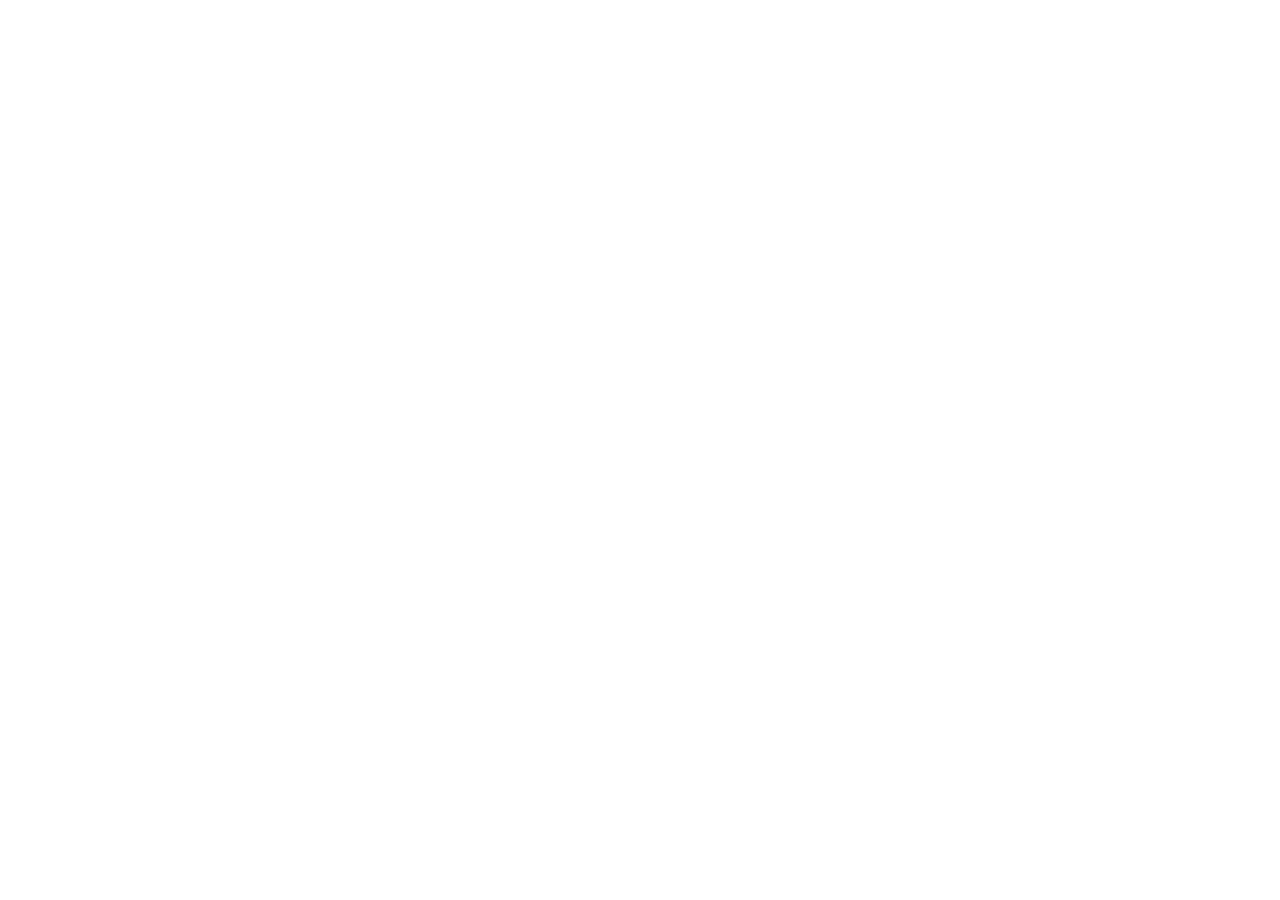
==== blog.html @ 62f56e99 "Add files via upload" ====
<!DOCTYPE html>
<html lang="ar" dir="rtl">
<head>
  <meta charset="UTF-8" />
  <meta name="viewport" content="width=device-width, initial-scale=1.0" />
  <title>MDM1 — المدونة والأخبار</title>
  <link rel="stylesheet" href="../css/global.css" />
  <link rel="stylesheet" href="../css/pages.css" />
</head>
<body>

  <!-- NAVBAR — يُحقن من global.js -->

  <!-- تحديثات + مقالات + أخبار المشروع -->

  <!-- FOOTER — يُحقن من global.js -->

  <script src="../js/global.js"></script>
  <script src="../js/pages.js"></script>
</body>
</html>
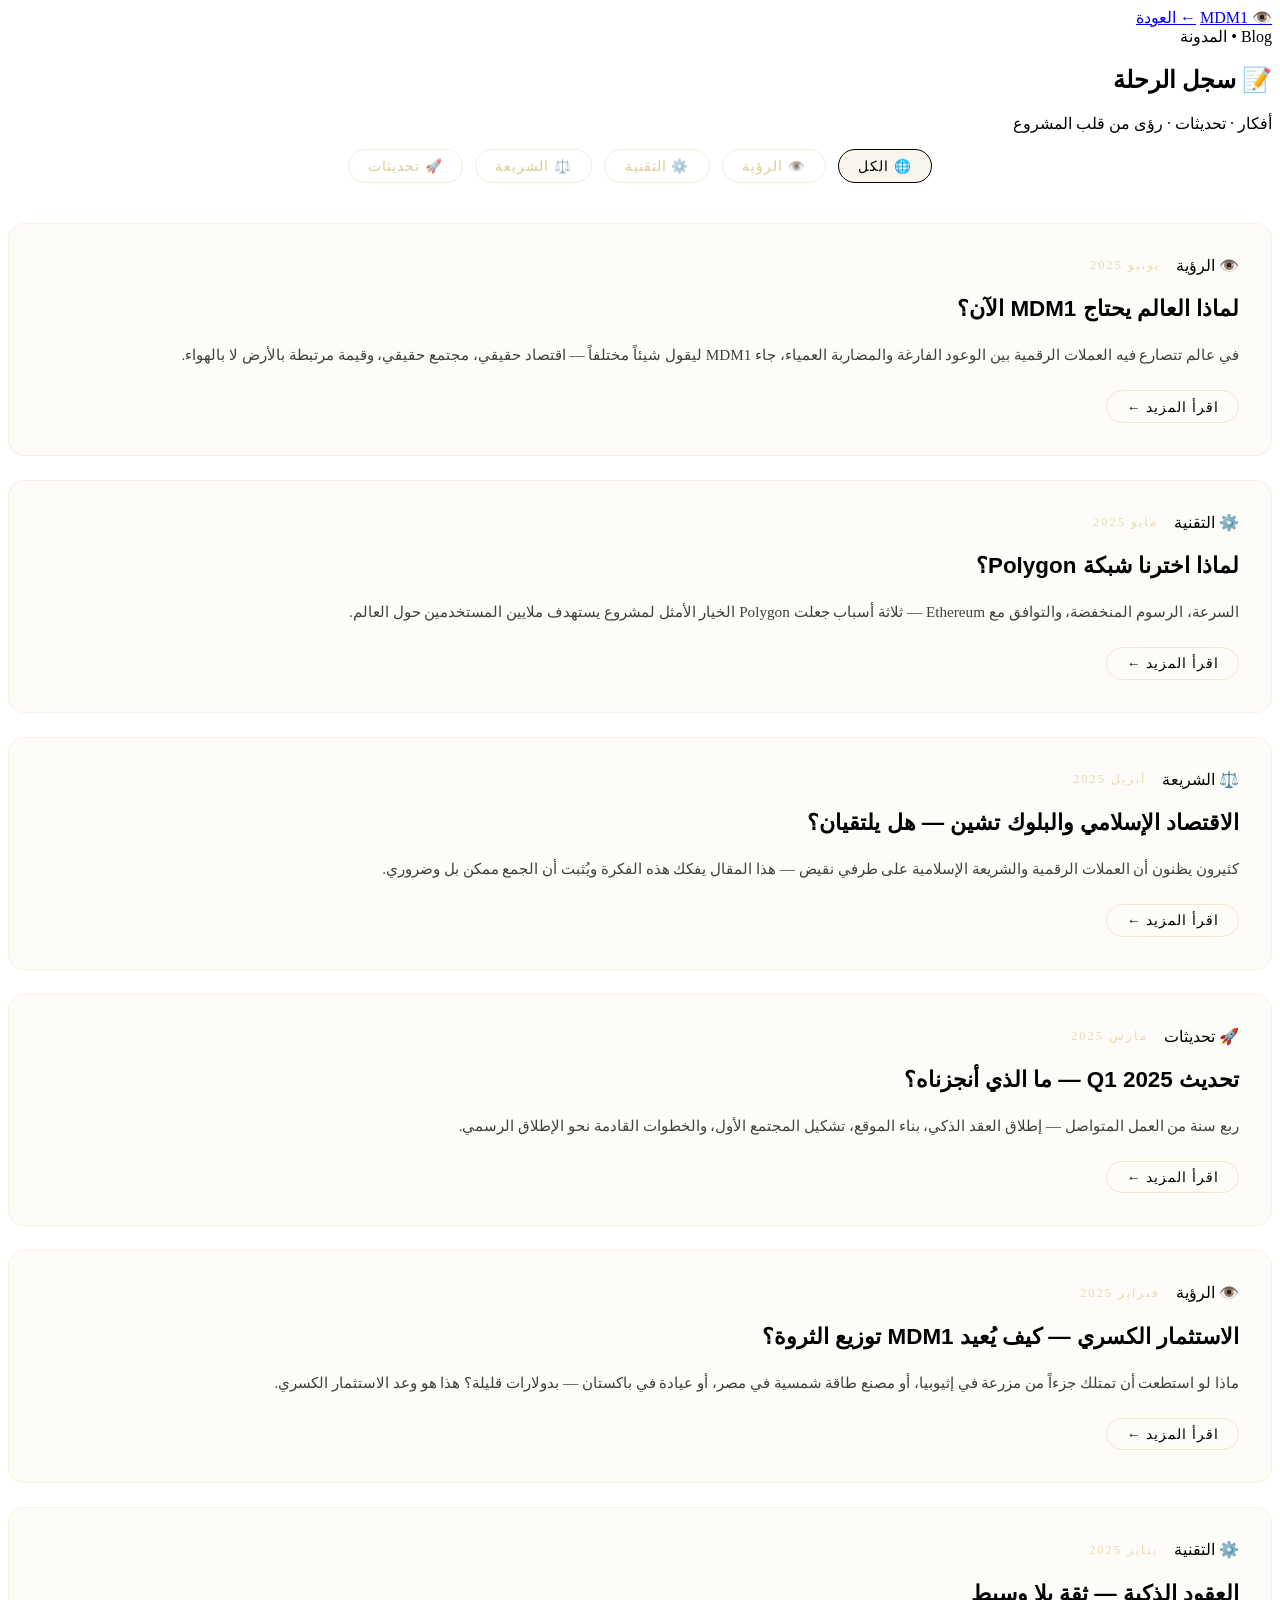
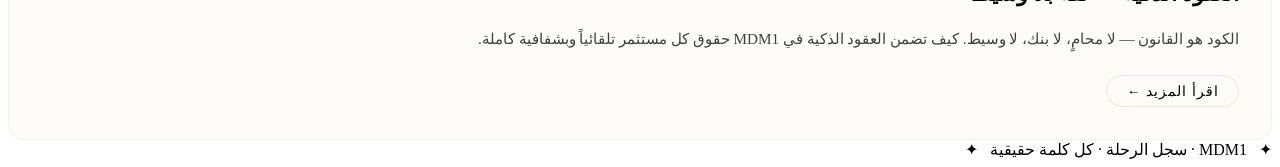
==== commit 249c01a8: "Refactor blog.html for improved structure and content" ====
--- a/blog.html
+++ b/blog.html
@@ -1,21 +1,462 @@
 <!DOCTYPE html>
 <html lang="ar" dir="rtl">
 <head>
-  <meta charset="UTF-8" />
-  <meta name="viewport" content="width=device-width, initial-scale=1.0" />
-  <title>MDM1 — المدونة والأخبار</title>
-  <link rel="stylesheet" href="../css/global.css" />
-  <link rel="stylesheet" href="../css/pages.css" />
+<meta charset="UTF-8">
+<meta name="viewport" content="width=device-width, initial-scale=1.0">
+<title>MDM1 — المدونة</title>
+<link rel="stylesheet" href="../css/global.css">
+<link rel="stylesheet" href="../css/pages.css">
 </head>
 <body>
 
-  <!-- NAVBAR — يُحقن من global.js -->
-
-  <!-- تحديثات + مقالات + أخبار المشروع -->
-
-  <!-- FOOTER — يُحقن من global.js -->
-
-  <script src="../js/global.js"></script>
-  <script src="../js/pages.js"></script>
+<div id="particles"></div>
+
+<audio id="bg-music" src="../audio/background.mp3" loop preload="none"></audio>
+<button id="music-btn" style="display:none">🔇</button>
+
+<!-- NAVBAR -->
+<nav class="navbar">
+  <a href="../index.html" class="nav-logo">👁️ MDM1</a>
+  <a href="../index.html" class="nav-back">← العودة</a>
+</nav>
+
+<!-- HERO -->
+<section class="page-hero">
+  <span class="page-label">Blog • المدونة</span>
+  <h1 class="page-title">📝 سجل الرحلة</h1>
+  <p class="page-sub">أفكار · تحديثات · رؤى من قلب المشروع</p>
+</section>
+
+<div class="page-content">
+
+  <!-- فلتر التصنيفات -->
+  <div class="divider"></div>
+  <div class="reveal" style="display:flex; gap:0.75rem; flex-wrap:wrap; justify-content:center; margin-bottom:2.5rem;">
+    <button class="filter-btn active" data-cat="all">🌐 الكل</button>
+    <button class="filter-btn" data-cat="vision">👁️ الرؤية</button>
+    <button class="filter-btn" data-cat="tech">⚙️ التقنية</button>
+    <button class="filter-btn" data-cat="sharia">⚖️ الشريعة</button>
+    <button class="filter-btn" data-cat="update">🚀 تحديثات</button>
+  </div>
+
+  <!-- المقالات -->
+  <div id="blog-grid" style="display:flex; flex-direction:column; gap:1.5rem;">
+
+    <!-- مقال 1 -->
+    <article class="blog-card reveal" data-cat="vision">
+      <div class="blog-meta">
+        <span class="badge badge-gold">👁️ الرؤية</span>
+        <span class="blog-date">يونيو 2025</span>
+      </div>
+      <h2 class="blog-title">لماذا العالم يحتاج MDM1 الآن؟</h2>
+      <p class="blog-excerpt">
+        في عالم تتصارع فيه العملات الرقمية بين الوعود الفارغة والمضاربة العمياء،
+        جاء MDM1 ليقول شيئاً مختلفاً — اقتصاد حقيقي، مجتمع حقيقي، وقيمة مرتبطة بالأرض لا بالهواء.
+      </p>
+      <button class="blog-read-btn" onclick="openPost(0)">اقرأ المزيد ←</button>
+    </article>
+
+    <!-- مقال 2 -->
+    <article class="blog-card reveal" data-cat="tech">
+      <div class="blog-meta">
+        <span class="badge badge-blue">⚙️ التقنية</span>
+        <span class="blog-date">مايو 2025</span>
+      </div>
+      <h2 class="blog-title">لماذا اخترنا شبكة Polygon؟</h2>
+      <p class="blog-excerpt">
+        السرعة، الرسوم المنخفضة، والتوافق مع Ethereum — ثلاثة أسباب جعلت Polygon
+        الخيار الأمثل لمشروع يستهدف ملايين المستخدمين حول العالم.
+      </p>
+      <button class="blog-read-btn" onclick="openPost(1)">اقرأ المزيد ←</button>
+    </article>
+
+    <!-- مقال 3 -->
+    <article class="blog-card reveal" data-cat="sharia">
+      <div class="blog-meta">
+        <span class="badge badge-green">⚖️ الشريعة</span>
+        <span class="blog-date">أبريل 2025</span>
+      </div>
+      <h2 class="blog-title">الاقتصاد الإسلامي والبلوك تشين — هل يلتقيان؟</h2>
+      <p class="blog-excerpt">
+        كثيرون يظنون أن العملات الرقمية والشريعة الإسلامية على طرفي نقيض —
+        هذا المقال يفكك هذه الفكرة ويُثبت أن الجمع ممكن بل وضروري.
+      </p>
+      <button class="blog-read-btn" onclick="openPost(2)">اقرأ المزيد ←</button>
+    </article>
+
+    <!-- مقال 4 -->
+    <article class="blog-card reveal" data-cat="update">
+      <div class="blog-meta">
+        <span class="badge badge-red">🚀 تحديثات</span>
+        <span class="blog-date">مارس 2025</span>
+      </div>
+      <h2 class="blog-title">تحديث Q1 2025 — ما الذي أنجزناه؟</h2>
+      <p class="blog-excerpt">
+        ربع سنة من العمل المتواصل — إطلاق العقد الذكي، بناء الموقع،
+        تشكيل المجتمع الأول، والخطوات القادمة نحو الإطلاق الرسمي.
+      </p>
+      <button class="blog-read-btn" onclick="openPost(3)">اقرأ المزيد ←</button>
+    </article>
+
+    <!-- مقال 5 -->
+    <article class="blog-card reveal" data-cat="vision">
+      <div class="blog-meta">
+        <span class="badge badge-gold">👁️ الرؤية</span>
+        <span class="blog-date">فبراير 2025</span>
+      </div>
+      <h2 class="blog-title">الاستثمار الكسري — كيف يُعيد MDM1 توزيع الثروة؟</h2>
+      <p class="blog-excerpt">
+        ماذا لو استطعت أن تمتلك جزءاً من مزرعة في إثيوبيا، أو مصنع طاقة شمسية في مصر،
+        أو عيادة في باكستان — بدولارات قليلة؟ هذا هو وعد الاستثمار الكسري.
+      </p>
+      <button class="blog-read-btn" onclick="openPost(4)">اقرأ المزيد ←</button>
+    </article>
+
+    <!-- مقال 6 -->
+    <article class="blog-card reveal" data-cat="tech">
+      <div class="blog-meta">
+        <span class="badge badge-blue">⚙️ التقنية</span>
+        <span class="blog-date">يناير 2025</span>
+      </div>
+      <h2 class="blog-title">العقود الذكية — ثقة بلا وسيط</h2>
+      <p class="blog-excerpt">
+        الكود هو القانون — لا محامٍ، لا بنك، لا وسيط.
+        كيف تضمن العقود الذكية في MDM1 حقوق كل مستثمر تلقائياً وبشفافية كاملة.
+      </p>
+      <button class="blog-read-btn" onclick="openPost(5)">اقرأ المزيد ←</button>
+    </article>
+
+  </div>
+
+  <!-- Modal للمقال الكامل -->
+  <div id="post-modal" style="
+    display:none;
+    position:fixed; inset:0; z-index:1000;
+    background:rgba(0,0,0,0.95);
+    overflow-y:auto;
+    padding:2rem 1rem;
+  ">
+    <div style="max-width:700px; margin:0 auto; position:relative;">
+      <button onclick="closePost()" style="
+        position:sticky; top:1rem;
+        float:left;
+        background:rgba(201,168,76,0.1);
+        border:1px solid rgba(201,168,76,0.3);
+        color:var(--gold); padding:0.5rem 1.2rem;
+        border-radius:20px; cursor:pointer;
+        font-family:'Tajawal',sans-serif;
+        font-size:0.9rem; margin-bottom:2rem;
+        transition:all 0.3s;
+      ">✕ إغلاق</button>
+      <div style="clear:both;"></div>
+      <div id="post-content" style="line-height:2.2; font-size:1rem;"></div>
+    </div>
+  </div>
+
+</div>
+
+<!-- FOOTER -->
+<footer class="page-footer">
+  ✦ &nbsp; MDM1 · سجل الرحلة · كل كلمة حقيقية &nbsp; ✦
+</footer>
+
+<style>
+/* ── فلتر أزرار ── */
+.filter-btn {
+  padding: 0.5rem 1.2rem;
+  border-radius: 20px;
+  border: 1px solid rgba(201,168,76,0.2);
+  background: transparent;
+  color: rgba(201,168,76,0.6);
+  font-family: 'Tajawal', sans-serif;
+  font-size: 0.85rem;
+  cursor: pointer;
+  transition: all 0.3s;
+  letter-spacing: 1px;
+}
+.filter-btn:hover,
+.filter-btn.active {
+  background: rgba(201,168,76,0.1);
+  border-color: var(--gold);
+  color: var(--gold-bright);
+}
+
+/* ── بطاقة المقال ── */
+.blog-card {
+  background: rgba(201,168,76,0.03);
+  border: 1px solid rgba(201,168,76,0.12);
+  border-radius: 16px;
+  padding: 2rem;
+  transition: all 0.4s;
+  position: relative;
+  overflow: hidden;
+}
+.blog-card::before {
+  content: '';
+  position: absolute; top:0; right:0; left:0;
+  height: 2px;
+  background: linear-gradient(90deg, transparent, var(--gold), transparent);
+  opacity: 0;
+  transition: opacity 0.4s;
+}
+.blog-card:hover {
+  border-color: rgba(201,168,76,0.3);
+  background: rgba(201,168,76,0.06);
+  transform: translateX(-4px);
+}
+.blog-card:hover::before { opacity: 1; }
+
+.blog-meta {
+  display: flex;
+  align-items: center;
+  gap: 1rem;
+  margin-bottom: 1rem;
+}
+.blog-date {
+  font-size: 0.78rem;
+  color: rgba(201,168,76,0.4);
+  letter-spacing: 2px;
+}
+.blog-title {
+  font-family: 'Tajawal', sans-serif;
+  font-weight: 900;
+  font-size: clamp(1.1rem, 3vw, 1.4rem);
+  color: var(--gold-bright);
+  margin-bottom: 0.75rem;
+  line-height: 1.4;
+}
+.blog-excerpt {
+  font-size: 0.95rem;
+  line-height: 2;
+  opacity: 0.75;
+  margin-bottom: 1.25rem;
+}
+.blog-read-btn {
+  background: transparent;
+  border: 1px solid rgba(201,168,76,0.25);
+  color: var(--gold);
+  padding: 0.45rem 1.2rem;
+  border-radius: 20px;
+  font-family: 'Tajawal', sans-serif;
+  font-size: 0.85rem;
+  cursor: pointer;
+  transition: all 0.3s;
+  letter-spacing: 1px;
+}
+.blog-read-btn:hover {
+  background: rgba(201,168,76,0.1);
+  border-color: var(--gold);
+}
+
+/* ── محتوى المقال الكامل ── */
+.post-body h3 {
+  font-family: 'Tajawal', sans-serif;
+  font-weight: 900;
+  font-size: 1.3rem;
+  color: var(--gold-bright);
+  margin: 2rem 0 1rem;
+}
+.post-body p {
+  opacity: 0.85;
+  margin-bottom: 1.2rem;
+}
+.post-body .highlight {
+  border-right: 3px solid var(--gold);
+  padding-right: 1rem;
+  color: var(--gold-bright);
+  font-style: italic;
+  margin: 1.5rem 0;
+  opacity: 0.9;
+}
+</style>
+
+<script src="../js/global.js"></script>
+<script src="../js/pages.js"></script>
+<script>
+// ── بيانات المقالات الكاملة
+const posts = [
+  {
+    title: 'لماذا العالم يحتاج MDM1 الآن؟',
+    date: 'يونيو 2025',
+    cat: '👁️ الرؤية',
+    body: `
+      <div class="post-body">
+        <p>في عالم تتصارع فيه العملات الرقمية بين الوعود الفارغة والمضاربة العمياء،
+        جاء MDM1 ليقول شيئاً مختلفاً.</p>
+        <div class="highlight">
+          اقتصاد حقيقي، مجتمع حقيقي، وقيمة مرتبطة بالأرض لا بالهواء.
+        </div>
+        <h3>المشكلة الحقيقية</h3>
+        <p>أكثر من 1.4 مليار إنسان محروم من الخدمات المالية الأساسية.
+        البنوك لا تصل إليهم، والاستثمار حكر على أصحاب رأس المال الكبير.
+        Web3 وعد بتغيير هذا — لكنه حتى الآن لم يُنجز وعده.</p>
+        <h3>الحل الذي نقترحه</h3>
+        <p>MDM1 ليس مجرد توكن — إنه بنية تحتية لاقتصاد مجتمعي عادل.
+        كل شخص، بغض النظر عن موقعه أو دخله، يستطيع أن يمتلك حصة حقيقية
+        في مشاريع حقيقية تنتج قيمة حقيقية.</p>
+        <h3>لماذا الآن؟</h3>
+        <p>التكنولوجيا أصبحت ناضجة، والوعي العام ازداد، والحاجة باتت ملحّة.
+        نافذة الفرصة مفتوحة — والسؤال الوحيد: هل ستكون جزءاً من التغيير؟</p>
+      </div>
+    `
+  },
+  {
+    title: 'لماذا اخترنا شبكة Polygon؟',
+    date: 'مايو 2025',
+    cat: '⚙️ التقنية',
+    body: `
+      <div class="post-body">
+        <p>قرار اختيار الشبكة هو أهم قرار تقني في أي مشروع Web3.
+        فلماذا Polygon تحديداً؟</p>
+        <h3>السرعة</h3>
+        <p>Polygon تُعالج آلاف المعاملات في الثانية — مقارنة بـ Ethereum الأساسية
+        التي تعالج عشرات فقط. للمشروع الذي يستهدف ملايين المستخدمين، هذا ليس ترفاً بل ضرورة.</p>
+        <h3>الرسوم</h3>
+        <p>رسوم المعاملة على Polygon أقل من سنت واحد في الغالب.
+        هذا يجعل الاستثمار الصغير ممكناً — لا تأكل الرسوم نصف قيمة التحويل.</p>
+        <div class="highlight">
+          شبكة تتيح لشخص في إفريقيا أن يستثمر دولاراً واحداً دون أن تبتلعه الرسوم.
+        </div>
+        <h3>التوافق مع Ethereum</h3>
+        <p>Polygon متوافقة مع كل أدوات Ethereum — MetaMask، Etherscan، OpenZeppelin.
+        هذا يعني أن مطوري العالم يستطيعون البناء علينا فوراً دون تعلم شيء جديد.</p>
+      </div>
+    `
+  },
+  {
+    title: 'الاقتصاد الإسلامي والبلوك تشين — هل يلتقيان؟',
+    date: 'أبريل 2025',
+    cat: '⚖️ الشريعة',
+    body: `
+      <div class="post-body">
+        <p>السؤال الذي يطرحه كثيرون: هل العملات الرقمية حلال؟
+        والجواب الدقيق: يعتمد على كيفية تصميمها.</p>
+        <h3>ما الذي يجعل العملة الرقمية مشكوكاً فيها؟</h3>
+        <p>الربا — الفائدة الثابتة. الغرر — الجهالة والغموض.
+        الميسر — المقامرة والمضاربة العشوائية. هذه الثلاثة موجودة في كثير من العملات — لكنها غائبة من تصميم MDM1.</p>
+        <div class="highlight">
+          المشكلة ليست في التكنولوجيا — المشكلة في كيفية استخدامها.
+        </div>
+        <h3>كيف صمّمنا MDM1 بشكل مختلف؟</h3>
+        <p>كل عائد مرتبط بأداء مشروع حقيقي. كل عقد شفاف ومعلوم المعالم.
+        لا فوائد ثابتة، لا رهانات، لا مشتقات. فقط مشاركة حقيقية في اقتصاد حقيقي.</p>
+        <h3>الخلاصة</h3>
+        <p>الاقتصاد الإسلامي والبلوك تشين لا يتعارضان — بل يتكاملان.
+        مبادئ الشفافية والعدل والمشاركة هي أساس كليهما.</p>
+      </div>
+    `
+  },
+  {
+    title: 'تحديث Q1 2025 — ما الذي أنجزناه؟',
+    date: 'مارس 2025',
+    cat: '🚀 تحديثات',
+    body: `
+      <div class="post-body">
+        <p>ربع سنة مضى — وكان ربعاً حافلاً بالعمل والبناء والتعلم.</p>
+        <h3>✅ ما أنجزناه</h3>
+        <p>إطلاق العقد الذكي على شبكة Polygon مع التحقق الكامل.
+        بناء الموقع الرسمي بتصميم سينمائي عربي فريد.
+        تشكيل أول مجتمع على Telegram مع أكثر من 500 عضو.
+        نشر الورقة البيضاء الكاملة باللغة العربية.</p>
+        <div class="highlight">
+          كل خطوة بنيناها بأيدينا — بلا ضجيج، بلا وعود فارغة.
+        </div>
+        <h3>🔜 ما القادم في Q2؟</h3>
+        <p>إطلاق لوحة التحكم التفاعلية. إضافة أول مشروع استثماري حقيقي.
+        التوسع في منصات التواصل الاجتماعي العربية.
+        مراجعة شرعية رسمية موثقة.</p>
+      </div>
+    `
+  },
+  {
+    title: 'الاستثمار الكسري — كيف يُعيد MDM1 توزيع الثروة؟',
+    date: 'فبراير 2025',
+    cat: '👁️ الرؤية',
+    body: `
+      <div class="post-body">
+        <p>ماذا لو أخبرتك أنك تستطيع امتلاك جزء من مزرعة في إثيوبيا،
+        أو مصنع طاقة شمسية في مصر، أو عيادة في باكستان — بعشرة دولارات فقط؟</p>
+        <h3>مفهوم الاستثمار الكسري</h3>
+        <p>بدلاً من الاستثمار الكامل في مشروع واحد يتطلب رأس مال ضخم،
+        يُقسَّم المشروع إلى حصص صغيرة — كل حصة ممثلة بتوكن.
+        أي شخص يستطيع شراء أي عدد من هذه الحصص.</p>
+        <div class="highlight">
+          الاستثمار لم يعد حكراً على الأغنياء — بل حق لكل إنسان.
+        </div>
+        <h3>كيف يطبقها MDM1؟</h3>
+        <p>كل مشروع يُدرج على المنصة يصدر توكنات تمثل حصصاً فيه.
+        المستثمرون يحصلون على عائد بنسبة حصصهم.
+        القرارات تُتخذ بالتصويت الجماعي — كل توكن صوت.</p>
+      </div>
+    `
+  },
+  {
+    title: 'العقود الذكية — ثقة بلا وسيط',
+    date: 'يناير 2025',
+    cat: '⚙️ التقنية',
+    body: `
+      <div class="post-body">
+        <p>في الاقتصاد التقليدي، تحتاج إلى بنك، محامٍ، حكومة، وسيط —
+        كل منهم يأخذ حصته ويُضيف تعقيداً. العقود الذكية تلغي هذا كله.</p>
+        <h3>ما هو العقد الذكي؟</h3>
+        <p>كود برمجي يعمل تلقائياً على البلوك تشين.
+        إذا تحققت الشروط — تنفّذ العملية فوراً، بدون إذن من أحد،
+        بدون تأخير، بدون رسوم وسيط.</p>
+        <div class="highlight">
+          الكود هو القانون — لا يكذب، لا يتأخر، لا يحابي أحداً.
+        </div>
+        <h3>كيف يحمي MDM1 حقوقك؟</h3>
+        <p>كل توزيع للعائدات يتم عبر عقد ذكي — تلقائياً وبدقة رياضية.
+        لا يستطيع أحد — ولا حتى فريق المشروع — تغيير القواعد بعد نشر العقد.
+        هذه هي الثقة الحقيقية.</p>
+      </div>
+    `
+  }
+];
+
+// ── فتح المقال
+function openPost(index) {
+  const post = posts[index];
+  const modal = document.getElementById('post-modal');
+  document.getElementById('post-content').innerHTML = `
+    <div style="margin-bottom:2rem;">
+      <span class="badge badge-gold" style="margin-left:0.75rem;">${post.cat}</span>
+      <span style="font-size:0.8rem; color:rgba(201,168,76,0.4); letter-spacing:2px;">${post.date}</span>
+    </div>
+    <h1 style="font-family:'Tajawal',sans-serif; font-weight:900; font-size:clamp(1.4rem,4vw,2rem);
+      color:var(--gold-bright); margin-bottom:2rem; line-height:1.4;">${post.title}</h1>
+    <div class="divider"></div>
+    ${post.body}
+    <div style="margin-top:3rem; text-align:center;">
+      <button onclick="closePost()" class="cta-btn">← العودة للمدونة</button>
+    </div>
+  `;
+  modal.style.display = 'block';
+  document.body.style.overflow = 'hidden';
+  modal.scrollTop = 0;
+}
+
+// ── إغلاق المقال
+function closePost() {
+  document.getElementById('post-modal').style.display = 'none';
+  document.body.style.overflow = '';
+}
+
+// ── فلترة المقالات
+document.querySelectorAll('.filter-btn').forEach(btn => {
+  btn.addEventListener('click', () => {
+    document.querySelectorAll('.filter-btn').forEach(b => b.classList.remove('active'));
+    btn.classList.add('active');
+    const cat = btn.dataset.cat;
+    document.querySelectorAll('.blog-card').forEach(card => {
+      if (cat === 'all' || card.dataset.cat === cat) {
+        card.style.display = 'block';
+      } else {
+        card.style.display = 'none';
+      }
+    });
+  });
+});
+</script>
 </body>
 </html>
